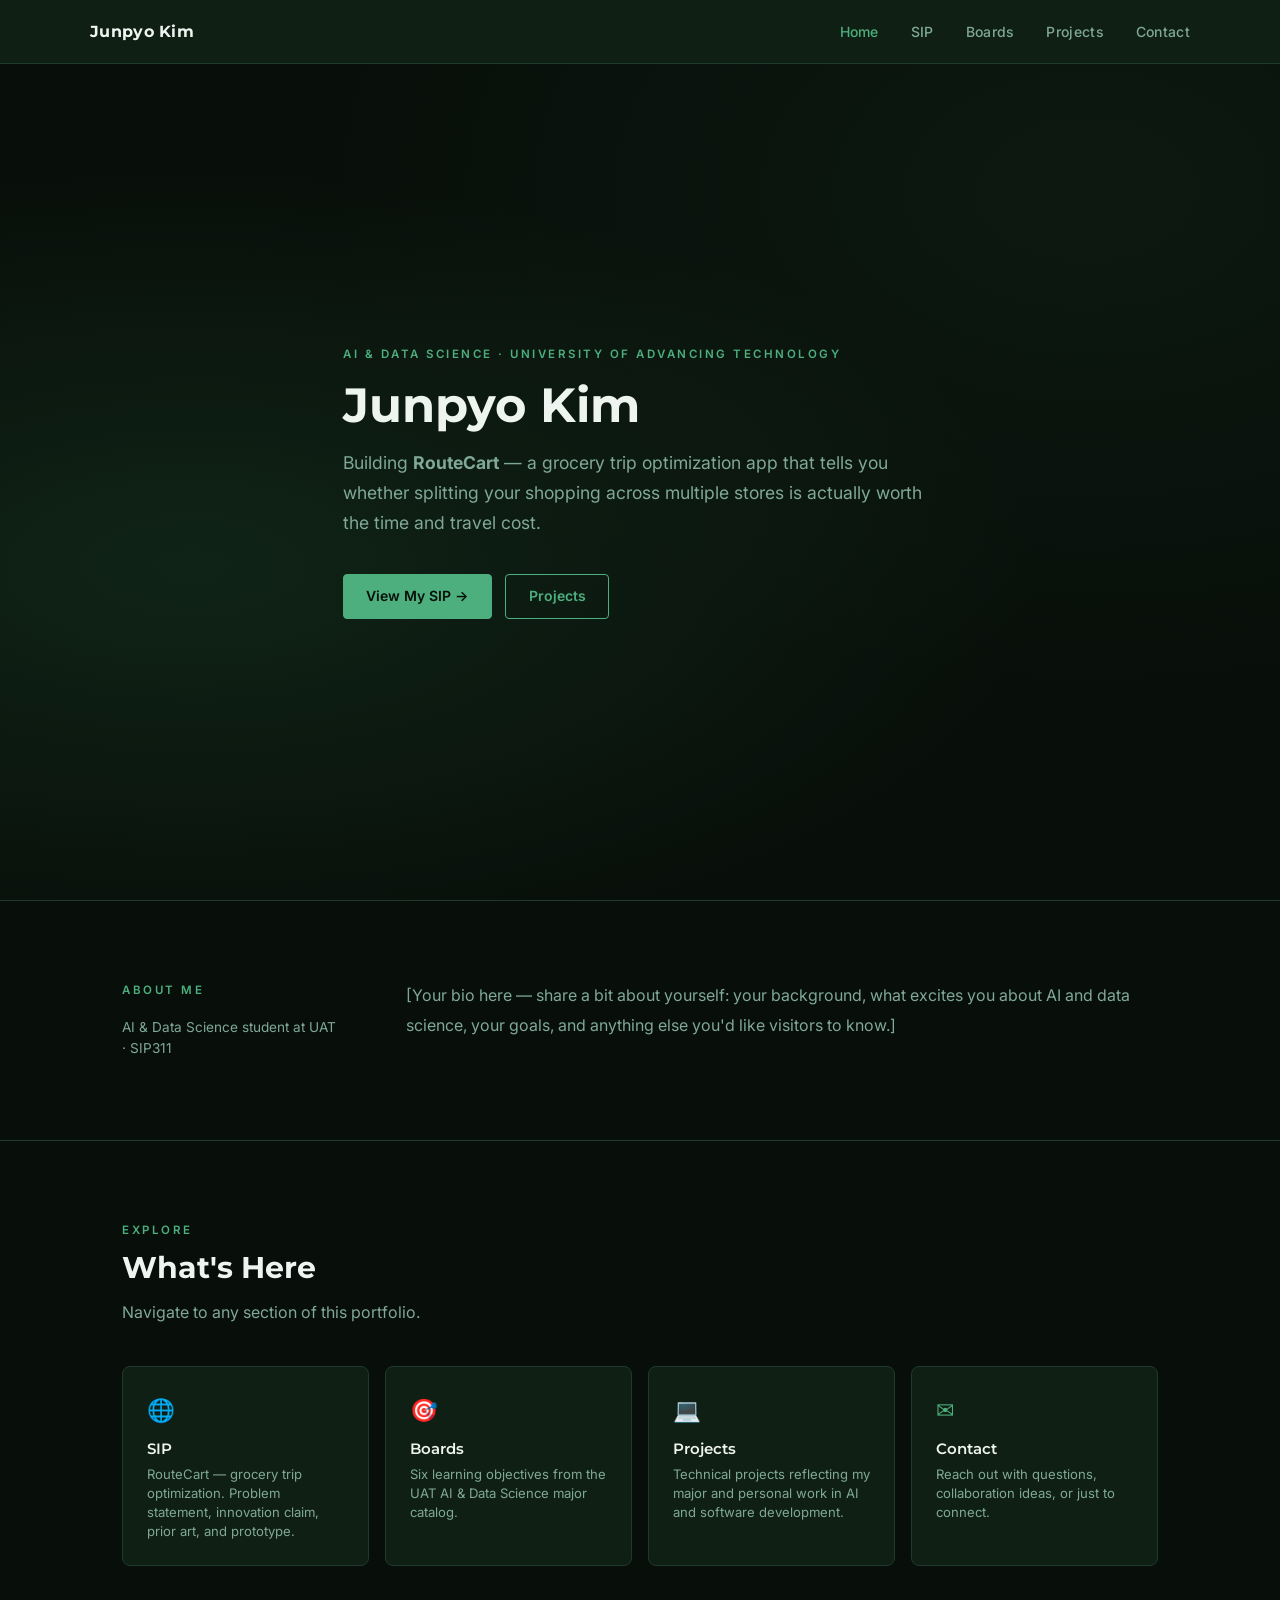
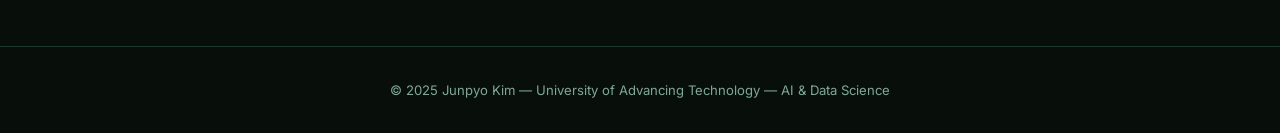
==== index.html @ fd2a0d1b "Add SIP website: 5-page static site for RouteCart SIP311 Pages: homepage, SIP (full PPTX content + p" ====
<!DOCTYPE html>
<html lang="en">
<head>
  <meta charset="UTF-8" />
  <meta name="viewport" content="width=device-width, initial-scale=1.0" />
  <title>Junpyo Kim — AI & Data Science</title>
  <link rel="preconnect" href="https://fonts.googleapis.com" />
  <link rel="preconnect" href="https://fonts.gstatic.com" crossorigin />
  <link href="https://fonts.googleapis.com/css2?family=Inter:wght@400;500;600&family=Montserrat:wght@600;700;800&display=swap" rel="stylesheet" />
  <link rel="stylesheet" href="css/style.css" />
</head>
<body>

  <!-- Navigation -->
  <nav>
    <div class="nav-inner">
      <a href="index.html" class="nav-logo">Junpyo Kim</a>
      <ul class="nav-links">
        <li><a href="index.html">Home</a></li>
        <li><a href="sip.html">SIP</a></li>
        <li><a href="boards.html">Boards</a></li>
        <li><a href="projects.html">Projects</a></li>
        <li><a href="contact.html">Contact</a></li>
      </ul>
      <button class="hamburger" aria-label="Toggle menu">
        <span></span><span></span><span></span>
      </button>
    </div>
  </nav>

  <div class="mobile-menu">
    <a href="index.html">Home</a>
    <a href="sip.html">SIP</a>
    <a href="boards.html">Boards</a>
    <a href="projects.html">Projects</a>
    <a href="contact.html">Contact</a>
  </div>

  <main>

    <!-- Hero -->
    <section class="hero">
      <div class="container">
        <p class="label hero-eyebrow">AI &amp; Data Science · University of Advancing Technology</p>
        <h1>Junpyo Kim</h1>
        <p class="hero-sub">
          Building <strong>RouteCart</strong> — a grocery trip optimization app that tells you whether splitting your shopping across multiple stores is actually worth the time and travel cost.
        </p>
        <div class="btn-group">
          <a href="sip.html" class="btn btn-primary">View My SIP &rarr;</a>
          <a href="projects.html" class="btn btn-outline">Projects</a>
        </div>
      </div>
    </section>

    <!-- About Me -->
    <section id="about">
      <div class="container">
        <div class="about-layout">
          <div class="about-side">
            <span class="label">About Me</span>
            <p>AI &amp; Data Science student at UAT · SIP311</p>
          </div>
          <div class="about-body">
            <!-- Replace this placeholder with your bio -->
            <p>
              [Your bio here — share a bit about yourself: your background, what excites you about AI and data science, your goals, and anything else you'd like visitors to know.]
            </p>
          </div>
        </div>
      </div>
    </section>

    <!-- Quick Navigation -->
    <section>
      <div class="container">
        <span class="label">Explore</span>
        <h2>What's Here</h2>
        <p class="section-lead">Navigate to any section of this portfolio.</p>

        <div class="quick-cards">
          <a href="sip.html" class="quick-card">
            <div class="quick-card-icon">&#127760;</div>
            <h3>SIP</h3>
            <p>RouteCart — grocery trip optimization. Problem statement, innovation claim, prior art, and prototype.</p>
          </a>
          <a href="boards.html" class="quick-card">
            <div class="quick-card-icon">&#127919;</div>
            <h3>Boards</h3>
            <p>Six learning objectives from the UAT AI &amp; Data Science major catalog.</p>
          </a>
          <a href="projects.html" class="quick-card">
            <div class="quick-card-icon">&#128187;</div>
            <h3>Projects</h3>
            <p>Technical projects reflecting my major and personal work in AI and software development.</p>
          </a>
          <a href="contact.html" class="quick-card">
            <div class="quick-card-icon">&#9993;</div>
            <h3>Contact</h3>
            <p>Reach out with questions, collaboration ideas, or just to connect.</p>
          </a>
        </div>
      </div>
    </section>

  </main>

  <footer>
    <p>&copy; 2025 Junpyo Kim &mdash; University of Advancing Technology &mdash; AI &amp; Data Science</p>
  </footer>

  <script src="js/main.js"></script>
</body>
</html>
---- css/style.css ----
/* === Variables & Reset === */
*, *::before, *::after { box-sizing: border-box; margin: 0; padding: 0; }

:root {
  --bg:         #080f0a;
  --surface:    #101f14;
  --surface-2:  #172a1c;
  --green-dark: #1a3d27;
  --accent:     #4caf7d;
  --accent-dim: rgba(76, 175, 125, 0.12);
  --accent-border: rgba(76, 175, 125, 0.3);
  --text:       #eef4f0;
  --text-muted: #7fa898;
  --border:     #1e3a2e;
  --nav-h:      64px;
  --max-w:      1100px;
  --r:          8px;
  --r-sm:       4px;
  --font-head:  'Montserrat', sans-serif;
  --font-body:  'Inter', sans-serif;
}

html { scroll-behavior: smooth; }

body {
  background: var(--bg);
  color: var(--text);
  font-family: var(--font-body);
  font-size: 16px;
  line-height: 1.7;
  min-height: 100vh;
}

a { color: var(--accent); text-decoration: none; }
a:hover { text-decoration: underline; }
img { max-width: 100%; display: block; }
ul { list-style: none; }

/* === Navigation === */
nav {
  position: fixed;
  top: 0; left: 0; right: 0;
  height: var(--nav-h);
  background: var(--surface);
  border-bottom: 1px solid var(--border);
  z-index: 100;
  display: flex;
  align-items: center;
  padding: 0 2rem;
}

.nav-inner {
  display: flex;
  align-items: center;
  justify-content: space-between;
  width: 100%;
  max-width: var(--max-w);
  margin: 0 auto;
}

.nav-logo {
  font-family: var(--font-head);
  font-size: 1rem;
  font-weight: 700;
  color: var(--text);
  letter-spacing: 0.3px;
}
.nav-logo:hover { color: var(--accent); text-decoration: none; }

.nav-links {
  display: flex;
  gap: 2rem;
}
.nav-links a {
  color: var(--text-muted);
  font-size: 0.875rem;
  font-weight: 500;
  letter-spacing: 0.3px;
  transition: color 0.2s;
}
.nav-links a:hover,
.nav-links a.active { color: var(--accent); text-decoration: none; }

.hamburger {
  display: none;
  flex-direction: column;
  gap: 5px;
  cursor: pointer;
  background: none;
  border: none;
  padding: 4px;
}
.hamburger span {
  display: block;
  width: 22px;
  height: 2px;
  background: var(--text-muted);
  border-radius: 2px;
  transition: all 0.25s;
}

.mobile-menu {
  display: none;
  position: fixed;
  top: var(--nav-h);
  left: 0; right: 0;
  background: var(--surface);
  border-bottom: 1px solid var(--border);
  padding: 0.5rem 2rem 1rem;
  z-index: 99;
}
.mobile-menu.open { display: block; }
.mobile-menu a {
  display: block;
  padding: 0.65rem 0;
  color: var(--text-muted);
  font-size: 0.95rem;
  border-bottom: 1px solid var(--border);
}
.mobile-menu a:last-child { border-bottom: none; }
.mobile-menu a.active,
.mobile-menu a:hover { color: var(--accent); text-decoration: none; }

/* === Layout === */
main { padding-top: var(--nav-h); }

.container {
  max-width: var(--max-w);
  margin: 0 auto;
  padding: 0 2rem;
}

section { padding: 5rem 0; }
section + section { border-top: 1px solid var(--border); }

/* === Typography === */
h1, h2, h3, h4 {
  font-family: var(--font-head);
  line-height: 1.2;
  color: var(--text);
}
h1 { font-size: clamp(2rem, 5vw, 3rem); font-weight: 700; }
h2 { font-size: clamp(1.4rem, 3vw, 1.9rem); font-weight: 700; }
h3 { font-size: 1.1rem; font-weight: 600; }
h4 { font-size: 0.95rem; font-weight: 600; }

.label {
  display: block;
  font-size: 0.72rem;
  font-weight: 600;
  letter-spacing: 2.5px;
  text-transform: uppercase;
  color: var(--accent);
  margin-bottom: 0.6rem;
}

.section-lead {
  color: var(--text-muted);
  max-width: 65ch;
  margin-top: 0.75rem;
  margin-bottom: 2.5rem;
}

/* === Page Header === */
.page-header {
  background: var(--surface);
  border-bottom: 1px solid var(--border);
  padding: 4rem 0 3rem;
}
.page-header .label { margin-bottom: 0.5rem; }
.page-header h1 { margin-bottom: 0.5rem; }
.page-header p { color: var(--text-muted); max-width: 60ch; }

/* === Hero === */
.hero {
  min-height: calc(100vh - var(--nav-h));
  display: flex;
  align-items: center;
  background:
    radial-gradient(ellipse at 15% 60%, rgba(26,61,39,.45) 0%, transparent 55%),
    radial-gradient(ellipse at 85% 15%, rgba(76,175,125,.06) 0%, transparent 50%),
    var(--bg);
  padding: 5rem 0;
}
.hero-eyebrow { margin-bottom: 0.75rem; }
.hero h1 { margin-bottom: 0.85rem; }
.hero-sub {
  font-size: 1.1rem;
  color: var(--text-muted);
  max-width: 54ch;
  margin-bottom: 2.25rem;
}

/* === Buttons === */
.btn-group { display: flex; gap: 0.85rem; flex-wrap: wrap; }

.btn {
  display: inline-flex;
  align-items: center;
  gap: 0.4rem;
  padding: 0.6rem 1.4rem;
  border-radius: var(--r-sm);
  font-size: 0.875rem;
  font-weight: 600;
  font-family: var(--font-body);
  cursor: pointer;
  transition: all 0.2s;
  border: 1px solid transparent;
  text-decoration: none;
}
.btn:hover { text-decoration: none; }

.btn-primary {
  background: var(--accent);
  color: #080f0a;
  border-color: var(--accent);
}
.btn-primary:hover { background: #5dc98e; color: #080f0a; }

.btn-outline {
  background: transparent;
  color: var(--accent);
  border-color: var(--accent);
}
.btn-outline:hover { background: var(--accent-dim); color: var(--accent); }

/* === Cards === */
.card {
  background: var(--surface);
  border: 1px solid var(--border);
  border-radius: var(--r);
  padding: 1.75rem;
  transition: border-color 0.2s, background 0.2s;
}
.card:hover { border-color: var(--accent); background: var(--surface-2); }

.card-grid   { display: grid; gap: 1.25rem; }
.grid-2      { grid-template-columns: repeat(2, 1fr); }
.grid-3      { grid-template-columns: repeat(3, 1fr); }

/* === Quick-nav cards (homepage) === */
.quick-cards { display: grid; grid-template-columns: repeat(4, 1fr); gap: 1rem; }

.quick-card {
  background: var(--surface);
  border: 1px solid var(--border);
  border-radius: var(--r);
  padding: 1.5rem;
  display: flex;
  flex-direction: column;
  gap: 0.4rem;
  transition: all 0.2s;
}
.quick-card:hover {
  border-color: var(--accent);
  background: var(--surface-2);
  text-decoration: none;
  transform: translateY(-2px);
}
.quick-card-icon { font-size: 1.4rem; margin-bottom: 0.3rem; }
.quick-card h3 { color: var(--text); font-size: 0.95rem; }
.quick-card p  { color: var(--text-muted); font-size: 0.82rem; line-height: 1.45; }

/* === Tags / Badges === */
.tag {
  display: inline-block;
  padding: 0.18rem 0.6rem;
  background: var(--accent-dim);
  color: var(--accent);
  border: 1px solid var(--accent-border);
  border-radius: 100px;
  font-size: 0.73rem;
  font-weight: 600;
}
.tag-course {
  background: rgba(127, 168, 152, 0.1);
  color: var(--text-muted);
  border-color: var(--border);
}
.tags { display: flex; flex-wrap: wrap; gap: 0.45rem; margin-top: 1rem; }

/* === Timeline === */
.timeline {
  position: relative;
  padding-left: 1.75rem;
  display: flex;
  flex-direction: column;
  gap: 0;
}
.timeline::before {
  content: '';
  position: absolute;
  left: 0;
  top: 8px; bottom: 8px;
  width: 2px;
  background: var(--border);
}
.timeline-item {
  position: relative;
  padding: 0 0 2rem 1.5rem;
}
.timeline-item:last-child { padding-bottom: 0; }
.timeline-item::before {
  content: '';
  position: absolute;
  left: calc(-1.75rem + -1px);
  top: 6px;
  width: 10px; height: 10px;
  background: var(--accent);
  border-radius: 50%;
  border: 2px solid var(--bg);
}
.timeline-date {
  font-size: 0.78rem;
  font-weight: 600;
  color: var(--accent);
  margin-bottom: 0.3rem;
  letter-spacing: 0.5px;
}
.timeline-item h4 { margin-bottom: 0.25rem; }
.timeline-item p { color: var(--text-muted); font-size: 0.9rem; }

/* === Prior Art === */
.prior-art-list { display: flex; flex-direction: column; gap: 0.85rem; }

.prior-art-item {
  background: var(--surface);
  border: 1px solid var(--border);
  border-radius: var(--r);
  padding: 1.1rem 1.4rem;
  display: grid;
  grid-template-columns: 180px 1fr;
  gap: 0.25rem 1.5rem;
  align-items: start;
  transition: border-color 0.2s;
}
.prior-art-item:hover { border-color: var(--border); }

.prior-art-name {
  font-weight: 600;
  font-size: 0.9rem;
  color: var(--text);
  grid-row: 1;
}
.prior-art-diff {
  font-size: 0.82rem;
  color: var(--accent);
  font-weight: 500;
  font-style: italic;
  grid-row: 2;
}
.prior-art-desc {
  color: var(--text-muted);
  font-size: 0.875rem;
  grid-column: 2;
  grid-row: 1 / span 2;
  align-self: center;
}

/* === Placeholders === */
.placeholder-box {
  background: var(--surface);
  border: 2px dashed var(--border);
  border-radius: var(--r);
  padding: 3rem 2rem;
  text-align: center;
  color: var(--text-muted);
}
.placeholder-box h3 { color: var(--text); margin-bottom: 0.5rem; }
.placeholder-box p { font-size: 0.9rem; }

.image-grid {
  display: grid;
  grid-template-columns: repeat(3, 1fr);
  gap: 1rem;
  margin-top: 1.5rem;
}
.image-slot {
  aspect-ratio: 4/3;
  background: var(--surface);
  border: 2px dashed var(--border);
  border-radius: var(--r);
  display: flex;
  align-items: center;
  justify-content: center;
  flex-direction: column;
  gap: 0.4rem;
  color: var(--text-muted);
  font-size: 0.78rem;
  text-align: center;
}
.image-slot svg { opacity: 0.35; }

/* === SIP Brief slot === */
.brief-slot {
  background: var(--surface);
  border: 1px solid var(--border);
  border-radius: var(--r);
  overflow: hidden;
}
.brief-slot iframe {
  width: 100%;
  height: 600px;
  border: none;
  display: block;
}

/* === Boards === */
.objective-card {
  background: var(--surface);
  border: 1px solid var(--border);
  border-radius: var(--r);
  padding: 1.75rem;
  transition: all 0.2s;
}
.objective-card:hover { border-color: var(--accent); background: var(--surface-2); }
.obj-number {
  font-size: 2.5rem;
  font-weight: 800;
  font-family: var(--font-head);
  color: var(--accent);
  opacity: 0.25;
  line-height: 1;
  margin-bottom: 0.75rem;
}
.objective-card h3 { margin-bottom: 0.5rem; }
.objective-card p  { color: var(--text-muted); font-size: 0.875rem; }

/* === Contact === */
.contact-layout {
  display: grid;
  grid-template-columns: 1fr 1.6fr;
  gap: 4rem;
  align-items: start;
}
.contact-info-block h3 { margin-bottom: 0.75rem; }
.contact-info-block p  { color: var(--text-muted); margin-bottom: 1.5rem; font-size: 0.9rem; }

.contact-email {
  display: inline-flex;
  align-items: center;
  gap: 0.5rem;
  font-weight: 600;
  color: var(--accent);
  margin-bottom: 2rem;
  font-size: 0.95rem;
}
.contact-email:hover { text-decoration: underline; }

.social-row { display: flex; gap: 0.75rem; margin-top: 0.5rem; }

.social-btn {
  display: flex;
  align-items: center;
  justify-content: center;
  width: 40px; height: 40px;
  background: var(--surface);
  border: 1px solid var(--border);
  border-radius: var(--r-sm);
  color: var(--text-muted);
  transition: all 0.2s;
}
.social-btn:hover {
  border-color: var(--accent);
  color: var(--accent);
  background: var(--surface-2);
  text-decoration: none;
}

/* === Form === */
.form-group { margin-bottom: 1.1rem; }
.form-group label {
  display: block;
  font-size: 0.8rem;
  font-weight: 600;
  color: var(--text-muted);
  margin-bottom: 0.35rem;
  letter-spacing: 0.3px;
}
.form-group input,
.form-group textarea {
  width: 100%;
  padding: 0.6rem 0.9rem;
  background: var(--surface);
  border: 1px solid var(--border);
  border-radius: var(--r-sm);
  color: var(--text);
  font-family: var(--font-body);
  font-size: 0.9rem;
  transition: border-color 0.2s;
}
.form-group input:focus,
.form-group textarea:focus { outline: none; border-color: var(--accent); }
.form-group textarea { resize: vertical; min-height: 130px; }

#form-success {
  display: none;
  padding: 0.85rem 1rem;
  background: rgba(76, 175, 125, 0.1);
  border: 1px solid var(--accent);
  border-radius: var(--r-sm);
  color: var(--accent);
  font-size: 0.875rem;
  margin-top: 0.75rem;
}

/* === About (homepage) === */
.about-layout {
  display: grid;
  grid-template-columns: 220px 1fr;
  gap: 4rem;
  align-items: start;
}
.about-side .label { margin-bottom: 1rem; }
.about-side p { color: var(--text-muted); font-size: 0.85rem; line-height: 1.6; }
.about-body p { color: var(--text-muted); line-height: 1.85; margin-bottom: 1rem; }
.about-body p:last-child { margin-bottom: 0; }

/* === Project card === */
.project-card {
  background: var(--surface);
  border: 1px solid var(--border);
  border-radius: var(--r);
  padding: 2rem;
  transition: all 0.2s;
}
.project-card:hover { border-color: var(--accent); background: var(--surface-2); }
.project-card-header {
  display: flex;
  align-items: flex-start;
  justify-content: space-between;
  gap: 1rem;
  margin-bottom: 0.75rem;
}
.project-title { font-family: var(--font-head); font-size: 1.25rem; font-weight: 700; }
.project-card p { color: var(--text-muted); font-size: 0.9rem; margin-bottom: 1.25rem; }

/* === Footer === */
footer {
  border-top: 1px solid var(--border);
  padding: 2rem;
  text-align: center;
  color: var(--text-muted);
  font-size: 0.82rem;
}

/* === Divider line === */
.divider {
  height: 1px;
  background: var(--border);
  margin: 2.5rem 0;
}

/* === Responsive === */
@media (max-width: 960px) {
  .nav-links { display: none; }
  .hamburger { display: flex; }

  .quick-cards { grid-template-columns: repeat(2, 1fr); }

  .grid-2, .grid-3 { grid-template-columns: 1fr; }

  .about-layout,
  .contact-layout {
    grid-template-columns: 1fr;
    gap: 2.5rem;
  }

  .prior-art-item {
    grid-template-columns: 1fr;
  }
  .prior-art-desc { grid-column: 1; grid-row: auto; }

  .image-grid { grid-template-columns: repeat(2, 1fr); }
}

@media (max-width: 600px) {
  .container { padding: 0 1.25rem; }
  section { padding: 3rem 0; }
  .hero { min-height: auto; padding: 5rem 0 3rem; }
  .quick-cards { grid-template-columns: 1fr; }
  .image-grid { grid-template-columns: 1fr; }
  nav { padding: 0 1.25rem; }
}
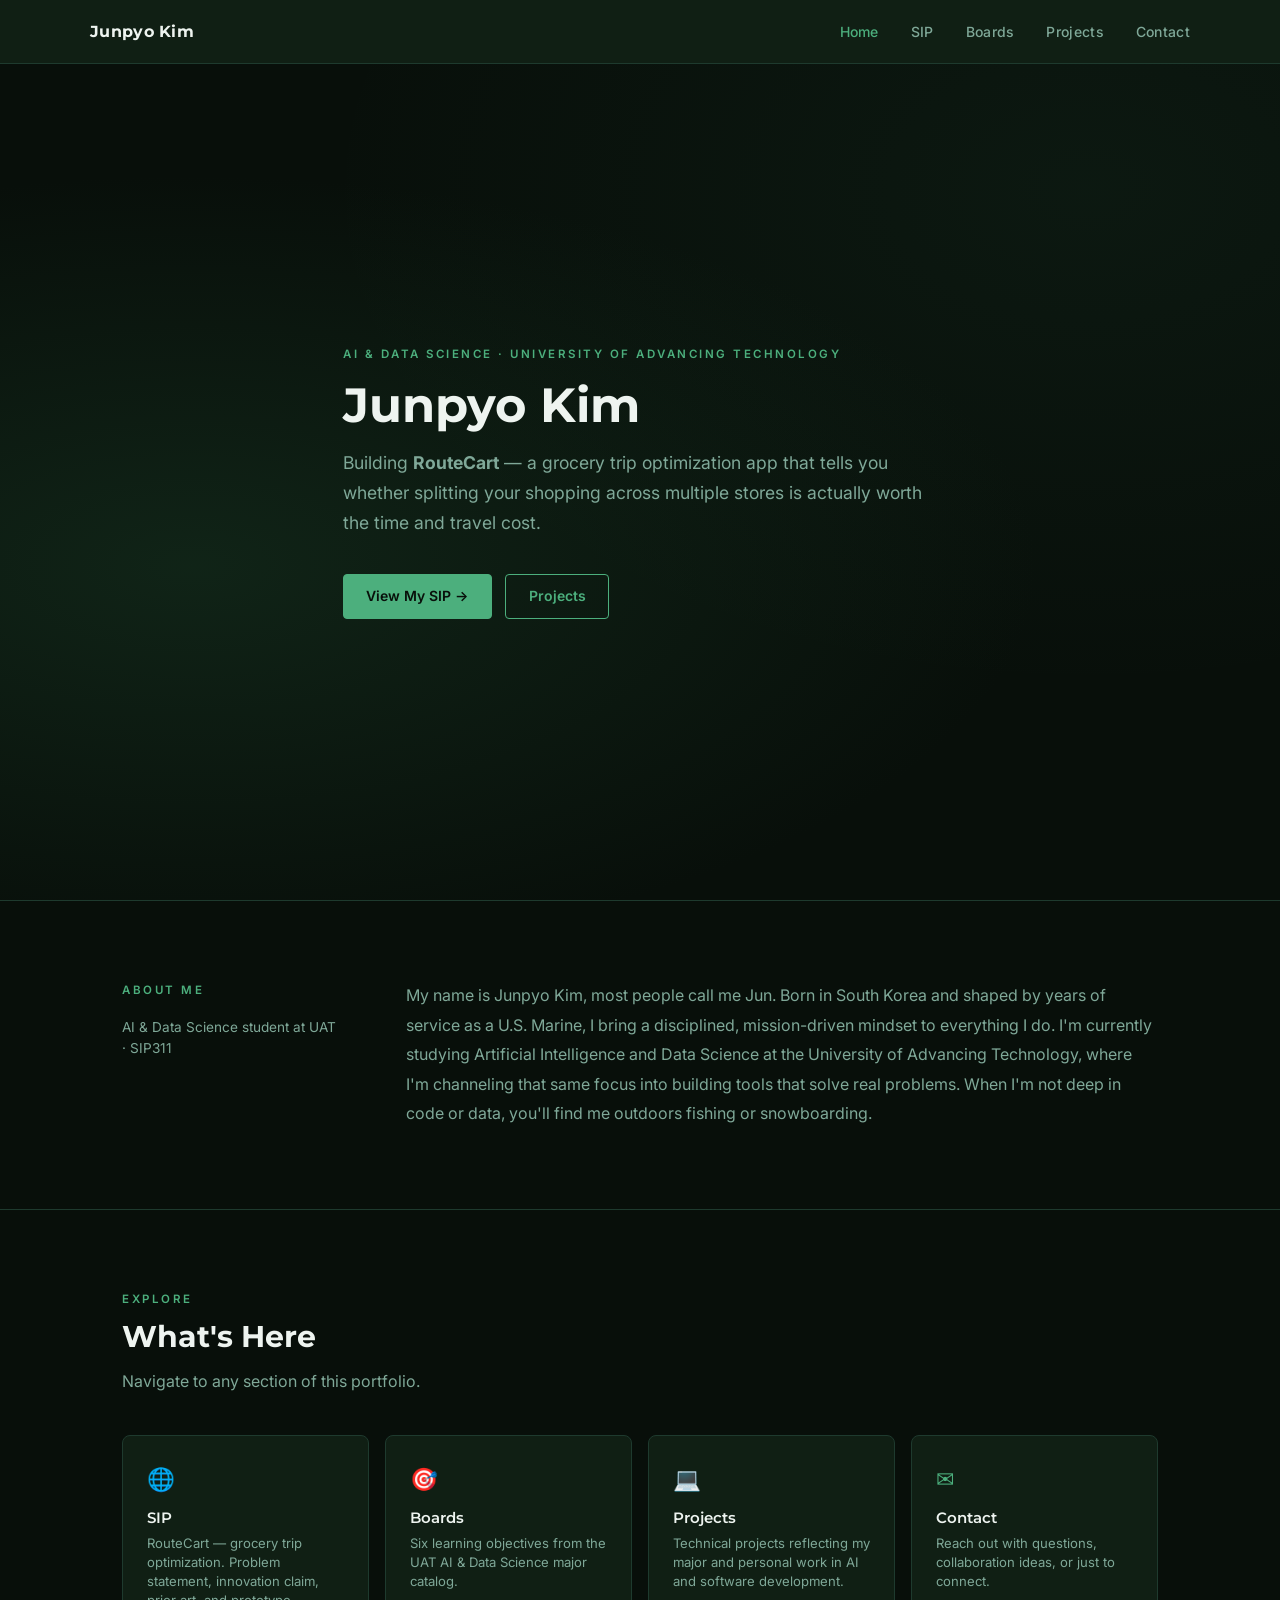
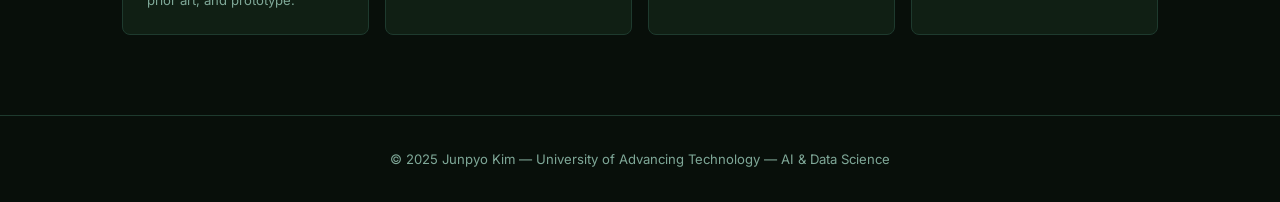
==== commit 025387e0: "Initial site" ====
--- a/index.html
+++ b/index.html
@@ -64,7 +64,7 @@
           <div class="about-body">
             <!-- Replace this placeholder with your bio -->
             <p>
-              [Your bio here — share a bit about yourself: your background, what excites you about AI and data science, your goals, and anything else you'd like visitors to know.]
+              My name is Junpyo Kim, most people call me Jun. Born in South Korea and shaped by years of service as a U.S. Marine, I bring a disciplined, mission-driven mindset to everything I do. I'm currently studying Artificial Intelligence and Data Science at the University of Advancing Technology, where I'm channeling that same focus into building tools that solve real problems. When I'm not deep in code or data, you'll find me outdoors fishing or snowboarding. 
             </p>
           </div>
         </div>
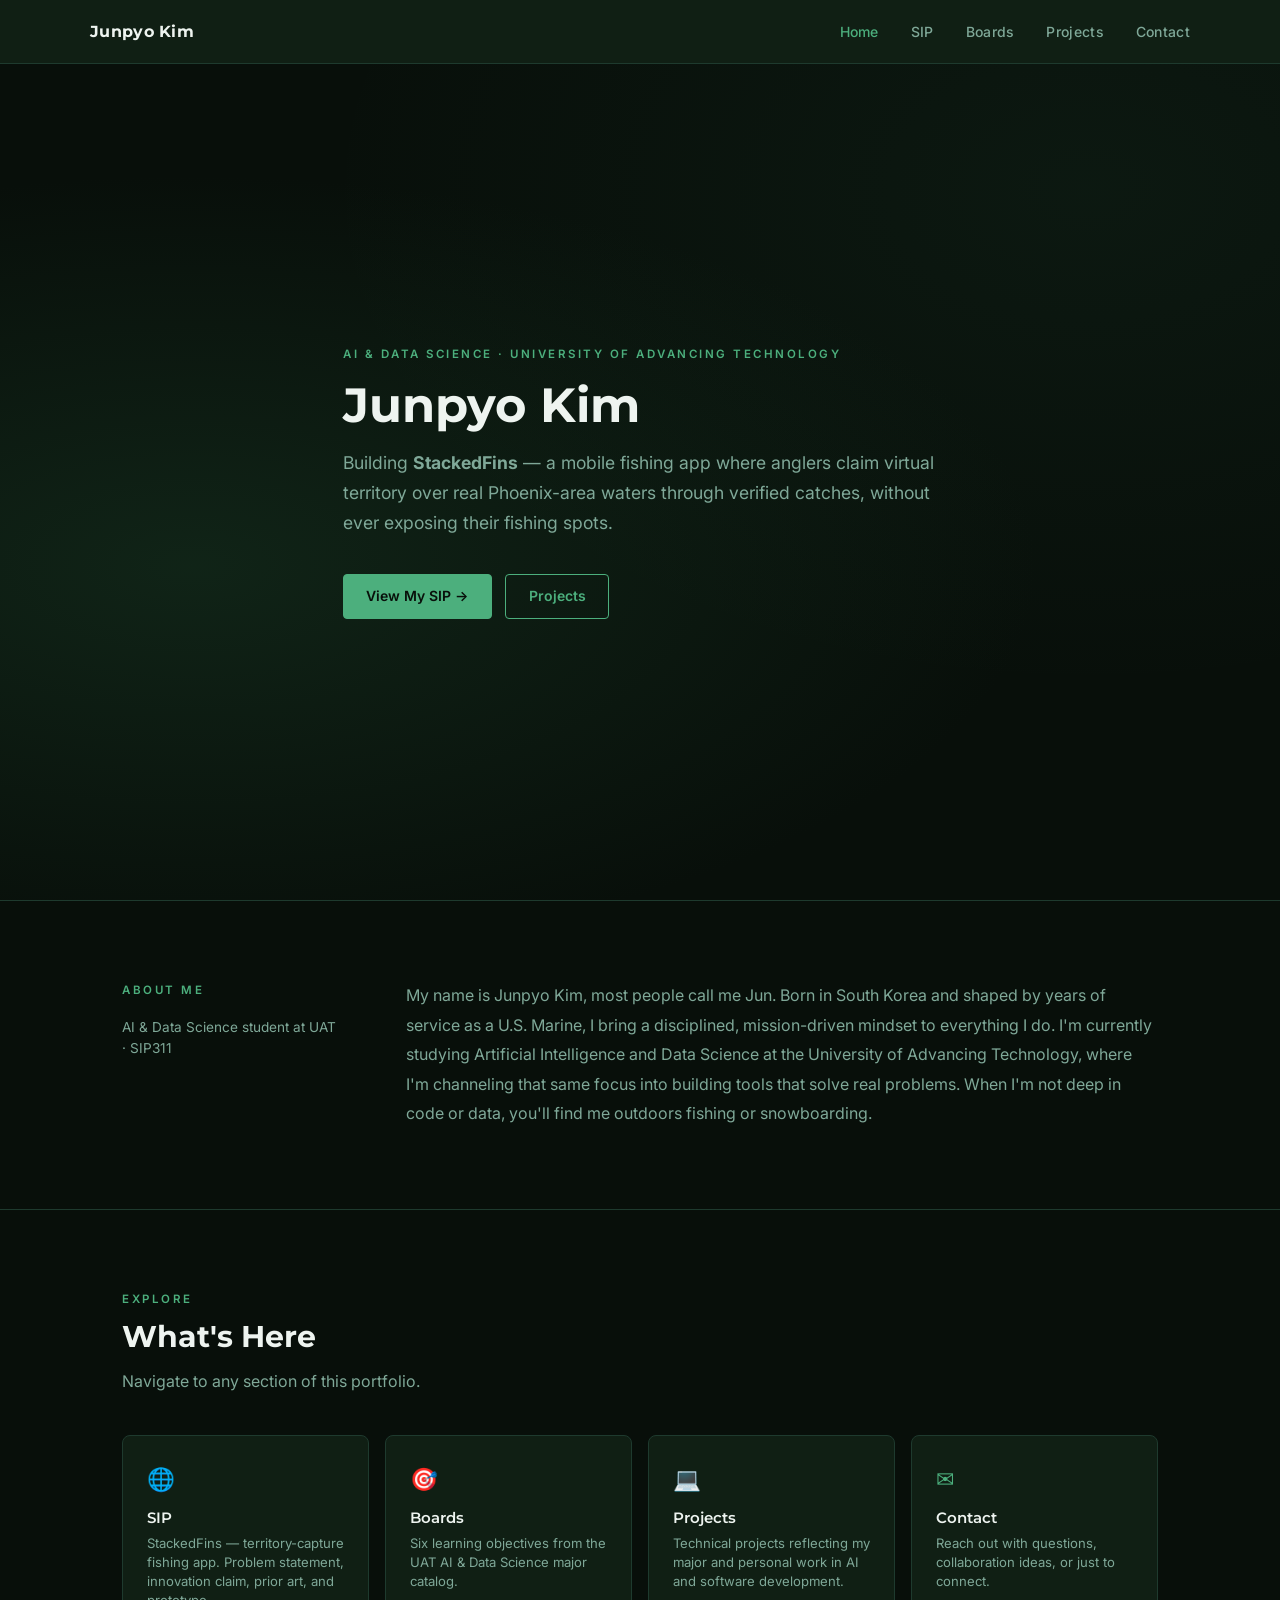
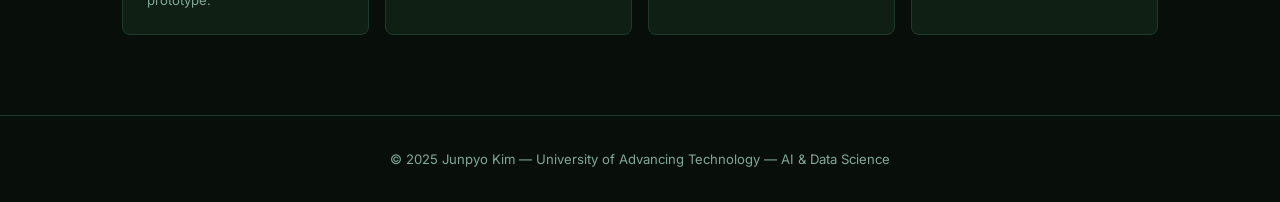
==== commit b0d8b486: "RouteCart to StackedFins" ====
--- a/index.html
+++ b/index.html
@@ -44,7 +44,7 @@
         <p class="label hero-eyebrow">AI &amp; Data Science · University of Advancing Technology</p>
         <h1>Junpyo Kim</h1>
         <p class="hero-sub">
-          Building <strong>RouteCart</strong> — a grocery trip optimization app that tells you whether splitting your shopping across multiple stores is actually worth the time and travel cost.
+          Building <strong>StackedFins</strong> — a mobile fishing app where anglers claim virtual territory over real Phoenix-area waters through verified catches, without ever exposing their fishing spots.
         </p>
         <div class="btn-group">
           <a href="sip.html" class="btn btn-primary">View My SIP &rarr;</a>
@@ -82,7 +82,7 @@
           <a href="sip.html" class="quick-card">
             <div class="quick-card-icon">&#127760;</div>
             <h3>SIP</h3>
-            <p>RouteCart — grocery trip optimization. Problem statement, innovation claim, prior art, and prototype.</p>
+            <p>StackedFins — territory-capture fishing app. Problem statement, innovation claim, prior art, and prototype.</p>
           </a>
           <a href="boards.html" class="quick-card">
             <div class="quick-card-icon">&#127919;</div>
